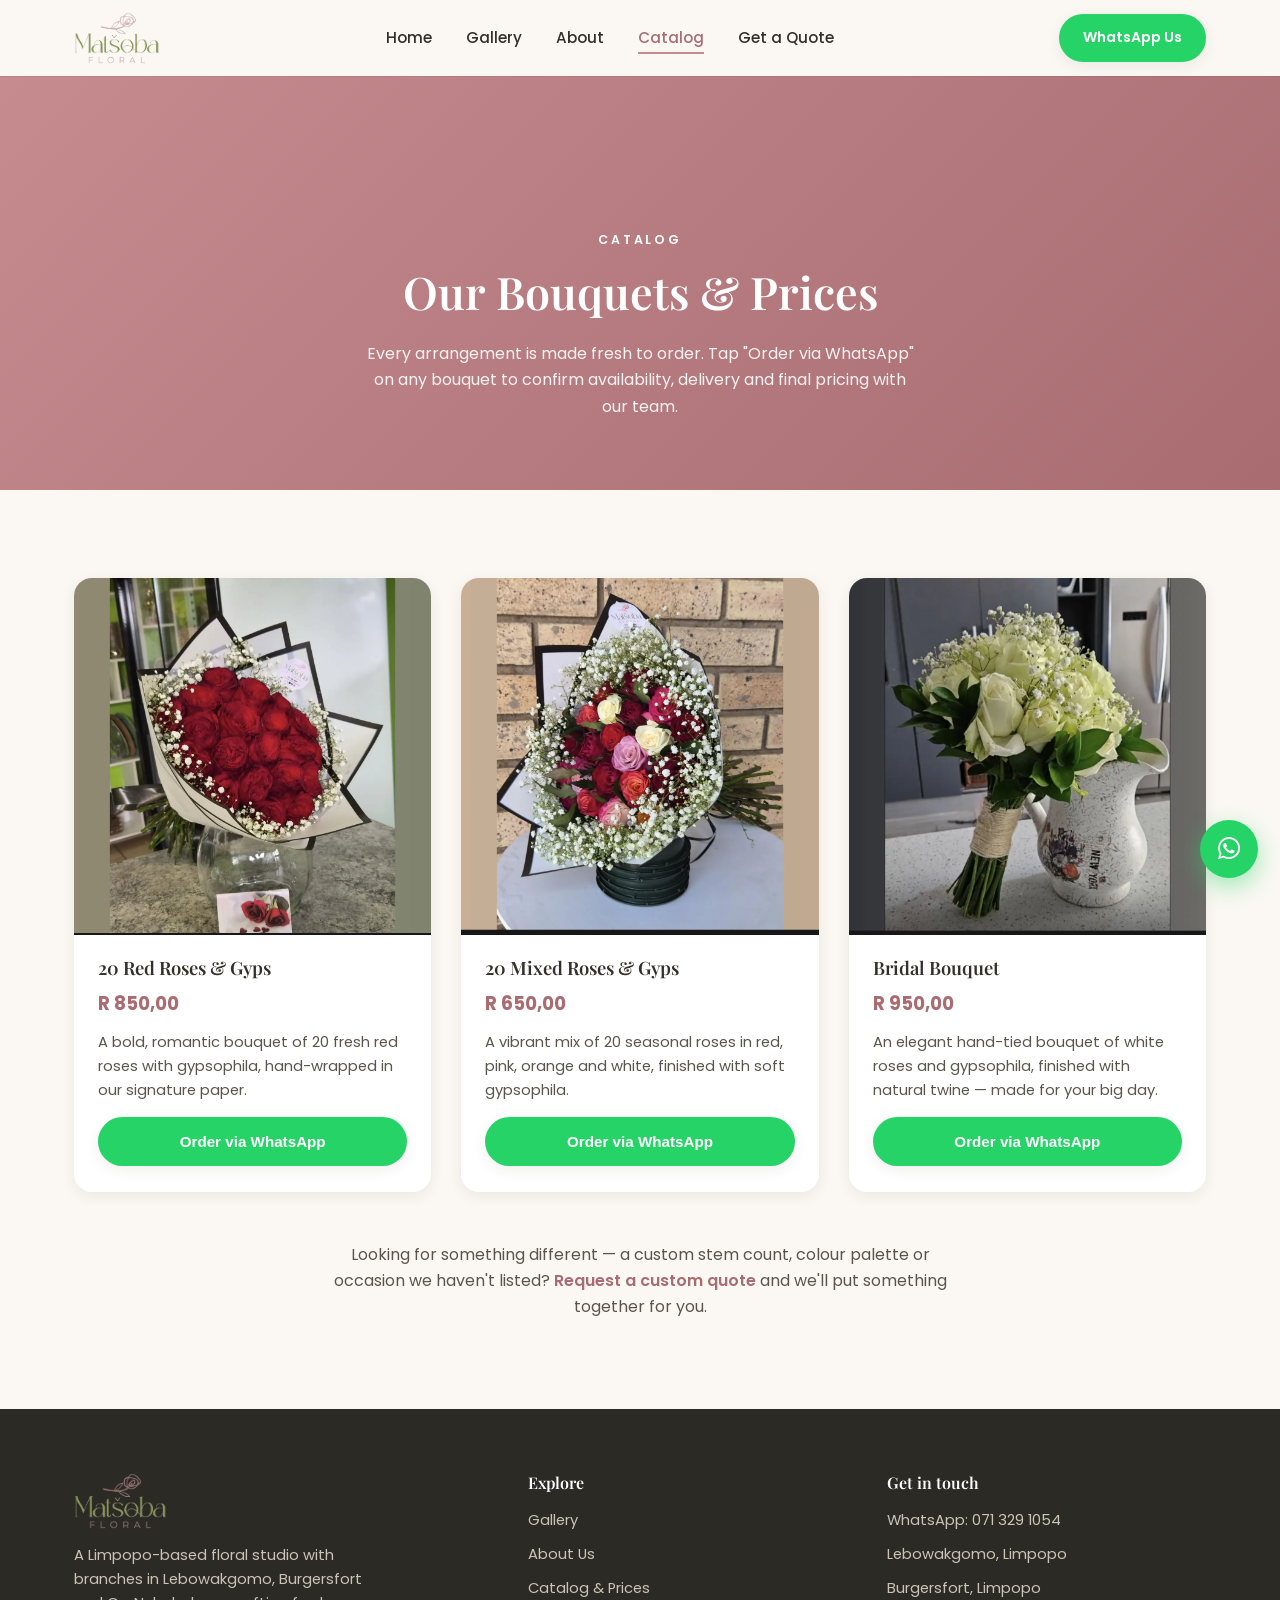
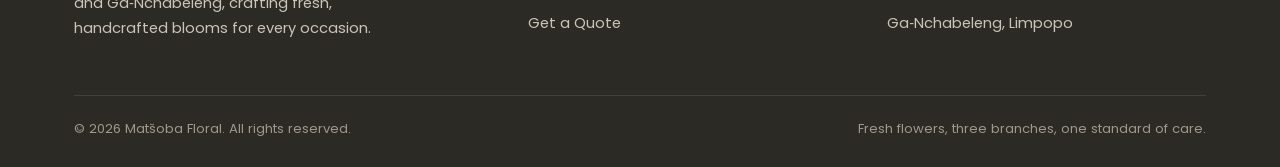
==== catalog/index.html @ d0d165cd "Initial commit: Matšoba Floral site Static marketing site for Matšoba Floral, a Limpopo-based floris" ====
<!DOCTYPE html>
<html lang="en">
<head>
<meta charset="UTF-8">
<meta name="viewport" content="width=device-width, initial-scale=1.0">
<title>Catalog & Prices | Matšoba Floral</title>
<meta name="description" content="Browse Matšoba Floral's bouquet catalog with prices — red roses, mixed roses, bridal bouquets and more. Order directly via WhatsApp.">
<meta name="robots" content="index, follow">
<link rel="canonical" href="https://matsobafloral.co.za/catalog">

<meta property="og:type" content="website">
<meta property="og:site_name" content="Matšoba Floral">
<meta property="og:title" content="Catalog & Prices | Matšoba Floral">
<meta property="og:description" content="Browse our bouquet catalog with prices and order directly on WhatsApp.">
<meta property="og:image" content="/assets/img/catalog/catalog-bridal-bouquet.webp">
<meta property="og:url" content="https://matsobafloral.co.za/catalog">
<meta name="twitter:card" content="summary_large_image">

<link rel="icon" type="image/png" href="/assets/img/brand/logo-sm.png">
<link rel="stylesheet" href="https://cdnjs.cloudflare.com/ajax/libs/font-awesome/6.5.2/css/all.min.css" referrerpolicy="no-referrer">
<link rel="stylesheet" href="/assets/css/style.css">

<script type="application/ld+json">
{
  "@context": "https://schema.org",
  "@type": "OfferCatalog",
  "name": "Matšoba Floral Bouquet Catalog",
  "itemListElement": [
    {
      "@type": "Offer",
      "itemOffered": { "@type": "Product", "name": "20 Red Roses & Gyps" },
      "price": "850",
      "priceCurrency": "ZAR"
    },
    {
      "@type": "Offer",
      "itemOffered": { "@type": "Product", "name": "20 Mixed Roses & Gyps" },
      "price": "650",
      "priceCurrency": "ZAR"
    },
    {
      "@type": "Offer",
      "itemOffered": { "@type": "Product", "name": "Bridal Bouquet" },
      "price": "950",
      "priceCurrency": "ZAR"
    }
  ]
}
</script>
</head>
<body>

<header class="site-header">
  <div class="nav-wrap">
    <a href="/" class="brand">
      <img src="/assets/img/brand/logo.png" alt="Matšoba Floral logo">
    </a>
    <nav>
      <ul class="nav-links">
        <li><a href="/#home">Home</a></li>
        <li><a href="/#gallery">Gallery</a></li>
        <li><a href="/#about">About</a></li>
        <li><a href="/catalog" class="active">Catalog</a></li>
        <li><a href="/#quote">Get a Quote</a></li>
      </ul>
    </nav>
    <div class="nav-cta">
      <a class="btn btn-whatsapp" href="https://wa.me/27713291054" target="_blank" rel="noopener">WhatsApp Us</a>
    </div>
    <button class="nav-toggle" aria-label="Toggle menu" aria-expanded="false"><span></span></button>
  </div>
</header>

<main>
  <section class="catalog-page-hero">
    <div class="container">
      <span class="eyebrow" style="color:#fff;">Catalog</span>
      <h1>Our Bouquets &amp; Prices</h1>
      <p>Every arrangement is made fresh to order. Tap "Order via WhatsApp" on any bouquet to confirm availability, delivery and final pricing with our team.</p>
    </div>
  </section>

  <section>
    <div class="container">
      <div class="catalog-grid">

        <div class="catalog-card reveal">
          <div class="img-wrap">
            <img src="/assets/img/catalog/catalog-red-roses-gyps.webp" alt="20 Red Roses & Gyps bouquet" loading="lazy" width="1179" height="1196">
          </div>
          <div class="catalog-card-body">
            <h3>20 Red Roses &amp; Gyps</h3>
            <div class="price">R 850,00</div>
            <p>A bold, romantic bouquet of 20 fresh red roses with gypsophila, hand-wrapped in our signature paper.</p>
            <button class="btn btn-whatsapp btn-block" data-wa-item="20 Red Roses &amp; Gyps" data-wa-price="850">Order via WhatsApp</button>
          </div>
        </div>

        <div class="catalog-card reveal reveal-delay-1">
          <div class="img-wrap">
            <img src="/assets/img/catalog/catalog-mixed-roses-gyps.webp" alt="20 Mixed Roses & Gyps bouquet" loading="lazy" width="1166" height="1200">
          </div>
          <div class="catalog-card-body">
            <h3>20 Mixed Roses &amp; Gyps</h3>
            <div class="price">R 650,00</div>
            <p>A vibrant mix of 20 seasonal roses in red, pink, orange and white, finished with soft gypsophila.</p>
            <button class="btn btn-whatsapp btn-block" data-wa-item="20 Mixed Roses &amp; Gyps" data-wa-price="650">Order via WhatsApp</button>
          </div>
        </div>

        <div class="catalog-card reveal reveal-delay-2">
          <div class="img-wrap">
            <img src="/assets/img/catalog/catalog-bridal-bouquet.webp" alt="Bridal bouquet of white roses" loading="lazy" width="1169" height="1200">
          </div>
          <div class="catalog-card-body">
            <h3>Bridal Bouquet</h3>
            <div class="price">R 950,00</div>
            <p>An elegant hand-tied bouquet of white roses and gypsophila, finished with natural twine — made for your big day.</p>
            <button class="btn btn-whatsapp btn-block" data-wa-item="Bridal Bouquet" data-wa-price="950">Order via WhatsApp</button>
          </div>
        </div>

      </div>

      <p class="catalog-note reveal">Looking for something different — a custom stem count, colour palette or occasion we haven't listed? <a href="/#quote" style="color:var(--rose-dark); font-weight:600;">Request a custom quote</a> and we'll put something together for you.</p>
    </div>
  </section>
</main>

<footer class="site-footer">
  <div class="container">
    <div class="footer-grid">
      <div class="footer-brand">
        <img src="/assets/img/brand/logo.png" alt="Matšoba Floral logo">
        <p>A Limpopo-based floral studio with branches in Lebowakgomo, Burgersfort and Ga‑Nchabeleng, crafting fresh, handcrafted blooms for every occasion.</p>
      </div>
      <div class="footer-col">
        <h4>Explore</h4>
        <ul>
          <li><a href="/#gallery">Gallery</a></li>
          <li><a href="/#about">About Us</a></li>
          <li><a href="/catalog">Catalog &amp; Prices</a></li>
          <li><a href="/#quote">Get a Quote</a></li>
        </ul>
      </div>
      <div class="footer-col">
        <h4>Get in touch</h4>
        <ul>
          <li><a href="https://wa.me/27713291054" target="_blank" rel="noopener">WhatsApp: 071 329 1054</a></li>
          <li>Lebowakgomo, Limpopo</li>
          <li>Burgersfort, Limpopo</li>
          <li>Ga‑Nchabeleng, Limpopo</li>
        </ul>
      </div>
    </div>
    <div class="footer-bottom">
      <span>&copy; <span data-year>2026</span> Matšoba Floral. All rights reserved.</span>
      <span>Fresh flowers, three branches, one standard of care.</span>
    </div>
  </div>
</footer>

<a class="wa-float" href="https://wa.me/27713291054" target="_blank" rel="noopener" aria-label="Chat with us on WhatsApp">
  <i class="fa-brands fa-whatsapp" aria-hidden="true"></i>
</a>

<script src="/assets/js/main.js"></script>
</body>
</html>
---- assets/css/style.css ----
/* Matšoba Floral — shared styles */

@import url('https://fonts.googleapis.com/css2?family=Playfair+Display:ital,wght@0,500;0,600;0,700;1,500&family=Poppins:wght@300;400;500;600;700&display=swap');

:root {
  --sage: #7e9356;
  --sage-dark: #637341;
  --sage-light: #a9bb86;
  --rose: #c58b8f;
  --rose-dark: #a86c71;
  --rose-light: #e3c3c6;
  --cream: #fbf8f3;
  --cream-deep: #f3ecdf;
  --ink: #332f29;
  --ink-soft: #5a564e;
  --white: #ffffff;
  --shadow: 0 10px 30px rgba(51, 47, 41, 0.12);
  --shadow-sm: 0 4px 14px rgba(51, 47, 41, 0.08);
  --radius: 18px;
  --radius-sm: 10px;
  --max-width: 1180px;
  --speed: 0.35s;
}

* { box-sizing: border-box; }

html {
  scroll-behavior: smooth;
}

body {
  margin: 0;
  font-family: 'Poppins', sans-serif;
  color: var(--ink);
  background: var(--cream);
  line-height: 1.65;
  -webkit-font-smoothing: antialiased;
}

img { max-width: 100%; display: block; }

a { color: inherit; text-decoration: none; }

h1, h2, h3, h4 {
  font-family: 'Playfair Display', serif;
  font-weight: 600;
  color: var(--ink);
  margin: 0 0 0.5em;
  line-height: 1.2;
}

p { margin: 0 0 1em; }

.container {
  width: 100%;
  max-width: var(--max-width);
  margin: 0 auto;
  padding: 0 24px;
}

section { padding: 88px 0; }

@media (max-width: 720px) {
  section { padding: 56px 0; }
}

.eyebrow {
  display: inline-block;
  font-family: 'Poppins', sans-serif;
  font-size: 0.78rem;
  letter-spacing: 0.22em;
  text-transform: uppercase;
  color: var(--rose-dark);
  font-weight: 600;
  margin-bottom: 14px;
}

.section-head {
  text-align: center;
  max-width: 640px;
  margin: 0 auto 48px;
}

.section-head h2 { font-size: clamp(1.8rem, 3.6vw, 2.5rem); }
.section-head p { color: var(--ink-soft); }

/* ---------- Buttons ---------- */
.btn {
  display: inline-flex;
  align-items: center;
  justify-content: center;
  gap: 10px;
  padding: 14px 30px;
  border-radius: 999px;
  font-weight: 600;
  font-size: 0.95rem;
  cursor: pointer;
  border: 2px solid transparent;
  transition: transform var(--speed) ease, box-shadow var(--speed) ease, background var(--speed) ease, color var(--speed) ease;
  white-space: nowrap;
}
.btn:active { transform: scale(0.97); }

.btn-primary {
  background: var(--rose);
  color: var(--white);
  box-shadow: var(--shadow-sm);
}
.btn-primary:hover { background: var(--rose-dark); box-shadow: var(--shadow); transform: translateY(-2px); }

.btn-outline {
  background: transparent;
  border-color: var(--white);
  color: var(--white);
}
.btn-outline:hover { background: rgba(255,255,255,0.18); transform: translateY(-2px); }

.btn-sage {
  background: var(--sage);
  color: var(--white);
  box-shadow: var(--shadow-sm);
}
.btn-sage:hover { background: var(--sage-dark); transform: translateY(-2px); box-shadow: var(--shadow); }

.btn-whatsapp {
  background: #25D366;
  color: #ffffff;
  box-shadow: var(--shadow-sm);
}
.btn-whatsapp:hover { background: #1ebc5a; transform: translateY(-2px); box-shadow: var(--shadow); }

.btn-block { width: 100%; }

/* ---------- Header ---------- */
.site-header {
  position: sticky;
  top: 0;
  z-index: 1000;
  background: rgba(251, 248, 243, 0.92);
  backdrop-filter: blur(10px);
  box-shadow: 0 1px 0 rgba(51,47,41,0.06);
}

.nav-wrap {
  display: flex;
  align-items: center;
  justify-content: space-between;
  padding: 12px 24px;
  max-width: var(--max-width);
  margin: 0 auto;
}

.brand {
  display: flex;
  align-items: center;
  gap: 10px;
}
.brand img { height: 52px; width: auto; }

.nav-links {
  display: flex;
  align-items: center;
  gap: 34px;
  list-style: none;
  margin: 0;
  padding: 0;
}
.nav-links a {
  font-weight: 500;
  font-size: 0.95rem;
  color: var(--ink);
  position: relative;
  padding: 6px 0;
  transition: color var(--speed);
}
.nav-links a::after {
  content: '';
  position: absolute;
  left: 0; bottom: 0;
  height: 2px; width: 0;
  background: var(--rose);
  transition: width var(--speed);
}
.nav-links a:hover, .nav-links a.active { color: var(--rose-dark); }
.nav-links a:hover::after, .nav-links a.active::after { width: 100%; }

.nav-cta { display: flex; align-items: center; gap: 14px; }
.nav-cta .btn { padding: 10px 22px; font-size: 0.88rem; }

.nav-toggle {
  display: none;
  background: none;
  border: none;
  cursor: pointer;
  width: 42px; height: 42px;
  position: relative;
}
.nav-toggle span, .nav-toggle span::before, .nav-toggle span::after {
  content: '';
  position: absolute;
  left: 9px; right: 9px;
  height: 2px;
  background: var(--ink);
  transition: transform var(--speed), opacity var(--speed);
}
.nav-toggle span { top: 20px; }
.nav-toggle span::before { top: -8px; }
.nav-toggle span::after { top: 8px; }
.nav-toggle.open span { background: transparent; }
.nav-toggle.open span::before { transform: translateY(8px) rotate(45deg); }
.nav-toggle.open span::after { transform: translateY(-8px) rotate(-45deg); }

@media (max-width: 880px) {
  .nav-toggle { display: block; }
  .nav-links {
    position: fixed;
    top: 76px; left: 0; right: 0;
    background: var(--cream);
    flex-direction: column;
    align-items: flex-start;
    gap: 0;
    max-height: 0;
    overflow: hidden;
    transition: max-height var(--speed) ease;
    box-shadow: var(--shadow-sm);
  }
  .nav-links.open { max-height: 420px; }
  .nav-links li { width: 100%; }
  .nav-links a { display: block; width: 100%; padding: 16px 24px; }
  .nav-links a::after { display: none; }
  .nav-cta { display: none; }
}

/* ---------- Hero ---------- */
.hero {
  position: relative;
  min-height: 86vh;
  display: flex;
  align-items: center;
  color: var(--white);
  overflow: hidden;
}
.hero-bg {
  position: absolute; inset: 0;
  background-size: cover;
  background-position: center 70%;
  transform: scale(1.06);
  animation: heroZoom 16s ease-in-out infinite alternate;
}
@keyframes heroZoom {
  from { transform: scale(1.06); }
  to { transform: scale(1); }
}
.hero::before {
  content: '';
  position: absolute; inset: 0;
  background: linear-gradient(180deg, rgba(51,40,36,0.55) 0%, rgba(51,40,36,0.68) 60%, rgba(51,40,36,0.8) 100%);
  z-index: 1;
}
.hero-content {
  position: relative;
  z-index: 2;
  max-width: 680px;
  padding: 120px 24px 80px;
  margin: 0 auto;
  width: 100%;
}
.hero .eyebrow { color: var(--rose-light); }
.hero h1 {
  color: var(--white);
  font-size: clamp(2.3rem, 5.6vw, 3.6rem);
  margin-bottom: 20px;
}
.hero p.lead {
  font-size: 1.1rem;
  color: #f1ece3;
  max-width: 520px;
  margin-bottom: 32px;
}
.hero-actions { display: flex; gap: 16px; flex-wrap: wrap; }

.hero-content > * {
  opacity: 0;
  animation: heroFadeUp 0.8s ease forwards;
}
.hero-content > .eyebrow { animation-delay: 0.1s; }
.hero-content > h1 { animation-delay: 0.25s; }
.hero-content > .lead { animation-delay: 0.4s; }
.hero-content > .hero-actions { animation-delay: 0.55s; }
@keyframes heroFadeUp {
  from { opacity: 0; transform: translateY(18px); }
  to { opacity: 1; transform: translateY(0); }
}
@media (prefers-reduced-motion: reduce) {
  .hero-content > *, .hero-bg, .wa-float { animation: none !important; }
  .reveal { opacity: 1; transform: none; transition: none; }
}

/* ---------- Reveal animation ---------- */
.reveal {
  opacity: 0;
  transform: translateY(28px);
  transition: opacity 0.7s ease, transform 0.7s ease;
}
.reveal.visible { opacity: 1; transform: translateY(0); }
.reveal-delay-1.visible { transition-delay: 0.1s; }
.reveal-delay-2.visible { transition-delay: 0.2s; }
.reveal-delay-3.visible { transition-delay: 0.3s; }

/* ---------- Intro / About ---------- */
.intro {
  background: var(--white);
}
.intro-grid {
  display: grid;
  grid-template-columns: 1.1fr 1fr;
  gap: 56px;
  align-items: center;
}
.intro-art {
  position: relative;
  border-radius: var(--radius);
  overflow: hidden;
  box-shadow: var(--shadow);
}
.intro-art img { aspect-ratio: 4/5; object-fit: cover; }
.intro-copy h2 { font-size: clamp(1.8rem, 3.4vw, 2.4rem); }
.intro-copy p { color: var(--ink-soft); }

.locations {
  display: grid;
  grid-template-columns: repeat(3, 1fr);
  gap: 18px;
  margin-top: 36px;
}
.location-card {
  background: var(--cream);
  border-radius: var(--radius-sm);
  padding: 20px 18px;
  text-align: center;
  border: 1px solid var(--cream-deep);
  transition: transform var(--speed), box-shadow var(--speed);
}
.location-card:hover { transform: translateY(-4px); box-shadow: var(--shadow-sm); }
.location-card .pin {
  font-size: 1.5rem;
  margin-bottom: 8px;
}
.location-card h4 { font-size: 1.02rem; margin-bottom: 2px; }
.location-card span { color: var(--ink-soft); font-size: 0.85rem; }

@media (max-width: 880px) {
  .intro-grid { grid-template-columns: 1fr; }
  .intro-art { order: -1; }
  .locations { grid-template-columns: 1fr; }
}

/* ---------- Gallery / Carousel ---------- */
.gallery { background: var(--cream-deep); }

.carousel {
  position: relative;
  max-width: 900px;
  margin: 0 auto;
}
.carousel-viewport {
  position: relative;
  overflow: hidden;
  border-radius: var(--radius);
  box-shadow: var(--shadow);
  aspect-ratio: 4/3;
  background: #e9e2d3;
  touch-action: pan-y;
}
.carousel-track {
  display: flex;
  height: 100%;
  transition: transform 0.5s cubic-bezier(.65,0,.35,1);
}
.carousel-slide {
  min-width: 100%;
  height: 100%;
  position: relative;
}
.carousel-slide img {
  width: 100%; height: 100%;
  object-fit: cover;
}
.carousel-caption {
  position: absolute;
  left: 0; right: 0; bottom: 0;
  padding: 36px 28px 20px;
  background: linear-gradient(180deg, rgba(0,0,0,0) 0%, rgba(20,15,10,0.62) 100%);
  color: #fff;
  font-weight: 500;
  font-size: 1.05rem;
}

.carousel-btn {
  position: absolute;
  top: 50%;
  transform: translateY(-50%);
  width: 48px; height: 48px;
  border-radius: 50%;
  background: rgba(255,255,255,0.92);
  border: none;
  box-shadow: var(--shadow-sm);
  cursor: pointer;
  display: flex;
  align-items: center;
  justify-content: center;
  z-index: 3;
  transition: background var(--speed), transform var(--speed);
  color: var(--ink);
  font-size: 1.3rem;
}
.carousel-btn:hover { background: var(--rose); color: #fff; transform: translateY(-50%) scale(1.07); }
.carousel-btn.prev { left: -4px; }
.carousel-btn.next { right: -4px; }
@media (max-width: 640px) {
  .carousel-btn.prev { left: 8px; }
  .carousel-btn.next { right: 8px; }
}

.carousel-dots {
  display: flex;
  justify-content: center;
  gap: 8px;
  margin-top: 22px;
  flex-wrap: wrap;
}
.carousel-dots button {
  width: 9px; height: 9px;
  border-radius: 50%;
  background: var(--sage-light);
  border: none;
  cursor: pointer;
  padding: 0;
  transition: background var(--speed), transform var(--speed);
}
.carousel-dots button.active { background: var(--rose); transform: scale(1.3); }

.carousel-thumbs {
  display: flex;
  gap: 10px;
  margin-top: 20px;
  overflow-x: auto;
  padding-bottom: 6px;
  scrollbar-width: thin;
}
.carousel-thumbs img {
  width: 76px; height: 58px;
  object-fit: cover;
  border-radius: 8px;
  cursor: pointer;
  opacity: 0.55;
  border: 2px solid transparent;
  transition: opacity var(--speed), border-color var(--speed);
  flex-shrink: 0;
}
.carousel-thumbs img.active { opacity: 1; border-color: var(--rose); }

/* ---------- Why choose us ---------- */
.why { background: var(--white); }
.why-grid {
  display: grid;
  grid-template-columns: repeat(auto-fit, minmax(230px, 1fr));
  gap: 28px;
}
.why-card {
  padding: 30px 26px;
  border-radius: var(--radius);
  background: var(--cream);
  border: 1px solid var(--cream-deep);
  transition: transform var(--speed), box-shadow var(--speed);
}
.why-card:hover { transform: translateY(-6px); box-shadow: var(--shadow); }
.why-card .icon {
  width: 52px; height: 52px;
  border-radius: 50%;
  background: var(--sage);
  color: #fff;
  display: flex; align-items: center; justify-content: center;
  font-size: 1.4rem;
  margin-bottom: 16px;
}
.why-card h3 { font-size: 1.1rem; }
.why-card p { color: var(--ink-soft); font-size: 0.95rem; margin-bottom: 0; }

/* ---------- Quote form ---------- */
.quote {
  background: linear-gradient(135deg, var(--sage) 0%, var(--sage-dark) 100%);
  color: #fff;
  position: relative;
  overflow: hidden;
}
.quote::before {
  content: '';
  position: absolute;
  width: 480px; height: 480px;
  border-radius: 50%;
  background: rgba(255,255,255,0.06);
  top: -180px; right: -140px;
}
.quote .section-head h2, .quote .section-head p { color: #fff; }
.quote .section-head p { color: rgba(255,255,255,0.85); }

.quote-form {
  position: relative;
  z-index: 1;
  background: rgba(255,255,255,0.1);
  border: 1px solid rgba(255,255,255,0.25);
  backdrop-filter: blur(6px);
  border-radius: var(--radius);
  padding: 40px;
  max-width: 760px;
  margin: 0 auto;
  display: grid;
  grid-template-columns: 1fr 1fr;
  gap: 20px 24px;
}
.form-field { display: flex; flex-direction: column; gap: 8px; }
.form-field.full { grid-column: 1 / -1; }
.form-field label { font-size: 0.85rem; font-weight: 600; letter-spacing: 0.02em; }
.form-field input, .form-field select, .form-field textarea {
  display: block;
  width: 100%;
  padding: 13px 14px;
  border-radius: 10px;
  border: none;
  font-family: inherit;
  font-size: 0.95rem;
  line-height: 1.4;
  background: rgba(255,255,255,0.95);
  color: var(--ink);
}
.form-field select {
  appearance: none;
  -webkit-appearance: none;
  -moz-appearance: none;
  padding-right: 40px;
  background-image: url("data:image/svg+xml,%3Csvg xmlns='http://www.w3.org/2000/svg' width='14' height='9' viewBox='0 0 14 9' fill='none'%3E%3Cpath d='M1 1L7 7L13 1' stroke='%23332f29' stroke-width='2' stroke-linecap='round' stroke-linejoin='round'/%3E%3C/svg%3E");
  background-repeat: no-repeat;
  background-position: right 16px center;
  background-size: 13px 8px;
}
.form-field textarea { resize: vertical; min-height: 80px; }
.form-field input:focus, .form-field select:focus, .form-field textarea:focus {
  outline: 3px solid rgba(255,255,255,0.5);
}
.form-note { font-size: 0.82rem; color: rgba(255,255,255,0.8); margin-top: -8px; }

@media (max-width: 640px) {
  .quote-form { grid-template-columns: 1fr; padding: 28px 22px; }
}

/* ---------- Catalog teaser (home) ---------- */
.catalog-teaser { background: var(--cream); }
.teaser-grid {
  display: grid;
  grid-template-columns: repeat(auto-fit, minmax(260px, 1fr));
  gap: 26px;
}
.teaser-card {
  background: #fff;
  border-radius: var(--radius);
  overflow: hidden;
  box-shadow: var(--shadow-sm);
  transition: transform var(--speed), box-shadow var(--speed);
}
.teaser-card:hover { transform: translateY(-6px); box-shadow: var(--shadow); }
.teaser-card .img-wrap { aspect-ratio: 1/1; overflow: hidden; }
.teaser-card img { width: 100%; height: 100%; object-fit: cover; transition: transform 0.6s ease; }
.teaser-card:hover img { transform: scale(1.07); }
.teaser-body { padding: 20px 22px 24px; }
.teaser-body h3 { font-size: 1.1rem; margin-bottom: 4px; }
.teaser-price { color: var(--rose-dark); font-weight: 700; font-size: 1.05rem; margin-bottom: 10px; }
.teaser-body p { color: var(--ink-soft); font-size: 0.9rem; }

.teaser-cta { text-align: center; margin-top: 40px; }

/* ---------- Footer ---------- */
.site-footer {
  background: #2c2a24;
  color: #e9e5db;
  padding: 64px 0 28px;
}
.footer-grid {
  display: grid;
  grid-template-columns: 1.3fr 1fr 1fr;
  gap: 40px;
  margin-bottom: 40px;
}
.footer-brand img { height: 56px; margin-bottom: 14px; }
.footer-brand p { color: #c9c4b7; font-size: 0.92rem; max-width: 320px; }
.footer-col h4 { color: #fff; font-size: 1rem; margin-bottom: 16px; }
.footer-col ul { list-style: none; margin: 0; padding: 0; }
.footer-col li { margin-bottom: 10px; font-size: 0.92rem; color: #c9c4b7; }
.footer-col a { color: #c9c4b7; transition: color var(--speed); }
.footer-col a:hover { color: var(--rose-light); }
.footer-bottom {
  border-top: 1px solid rgba(255,255,255,0.1);
  padding-top: 22px;
  display: flex;
  justify-content: space-between;
  flex-wrap: wrap;
  gap: 10px;
  font-size: 0.82rem;
  color: #9d988b;
}
@media (max-width: 760px) {
  .footer-grid { grid-template-columns: 1fr; gap: 28px; }
}

/* ---------- WhatsApp floating button ---------- */
.wa-float {
  position: fixed;
  bottom: 22px;
  right: 22px;
  width: 58px; height: 58px;
  border-radius: 50%;
  background: #25D366;
  color: #fff;
  display: flex;
  align-items: center;
  justify-content: center;
  font-size: 1.6rem;
  box-shadow: 0 8px 24px rgba(37,211,102,0.45);
  z-index: 999;
  transition: transform var(--speed);
  animation: pulse 2.4s ease-in-out infinite;
}
.wa-float:hover { transform: scale(1.08); }
@keyframes pulse {
  0%, 100% { box-shadow: 0 8px 24px rgba(37,211,102,0.45); }
  50% { box-shadow: 0 8px 30px rgba(37,211,102,0.75); }
}

/* ---------- Catalog page specific ---------- */
.catalog-page-hero {
  background: linear-gradient(135deg, var(--rose) 0%, var(--rose-dark) 100%);
  color: #fff;
  padding: 150px 0 70px;
  text-align: center;
}
.catalog-page-hero h1 { color: #fff; font-size: clamp(2rem, 4.5vw, 2.8rem); }
.catalog-page-hero p { color: rgba(255,255,255,0.9); max-width: 560px; margin: 0 auto; }

.catalog-grid {
  display: grid;
  grid-template-columns: repeat(auto-fit, minmax(280px, 1fr));
  gap: 30px;
}
.catalog-card {
  background: #fff;
  border-radius: var(--radius);
  overflow: hidden;
  box-shadow: var(--shadow-sm);
  display: flex;
  flex-direction: column;
  transition: transform var(--speed), box-shadow var(--speed);
}
.catalog-card:hover { transform: translateY(-6px); box-shadow: var(--shadow); }
.catalog-card .img-wrap { aspect-ratio: 1/1; overflow: hidden; }
.catalog-card img { width: 100%; height: 100%; object-fit: cover; transition: transform 0.6s ease; }
.catalog-card:hover img { transform: scale(1.06); }
.catalog-card-body { padding: 22px 24px 26px; display: flex; flex-direction: column; gap: 10px; flex: 1; }
.catalog-card-body h3 { font-size: 1.15rem; margin-bottom: 0; }
.catalog-card-body .price { color: var(--rose-dark); font-weight: 700; font-size: 1.15rem; }
.catalog-card-body p { color: var(--ink-soft); font-size: 0.92rem; margin-bottom: 4px; flex: 1; }

.catalog-note {
  text-align: center;
  max-width: 640px;
  margin: 50px auto 0;
  color: var(--ink-soft);
}

.back-home {
  display: inline-flex;
  align-items: center;
  gap: 8px;
  margin-bottom: 20px;
  font-weight: 500;
  color: var(--rose-dark);
}
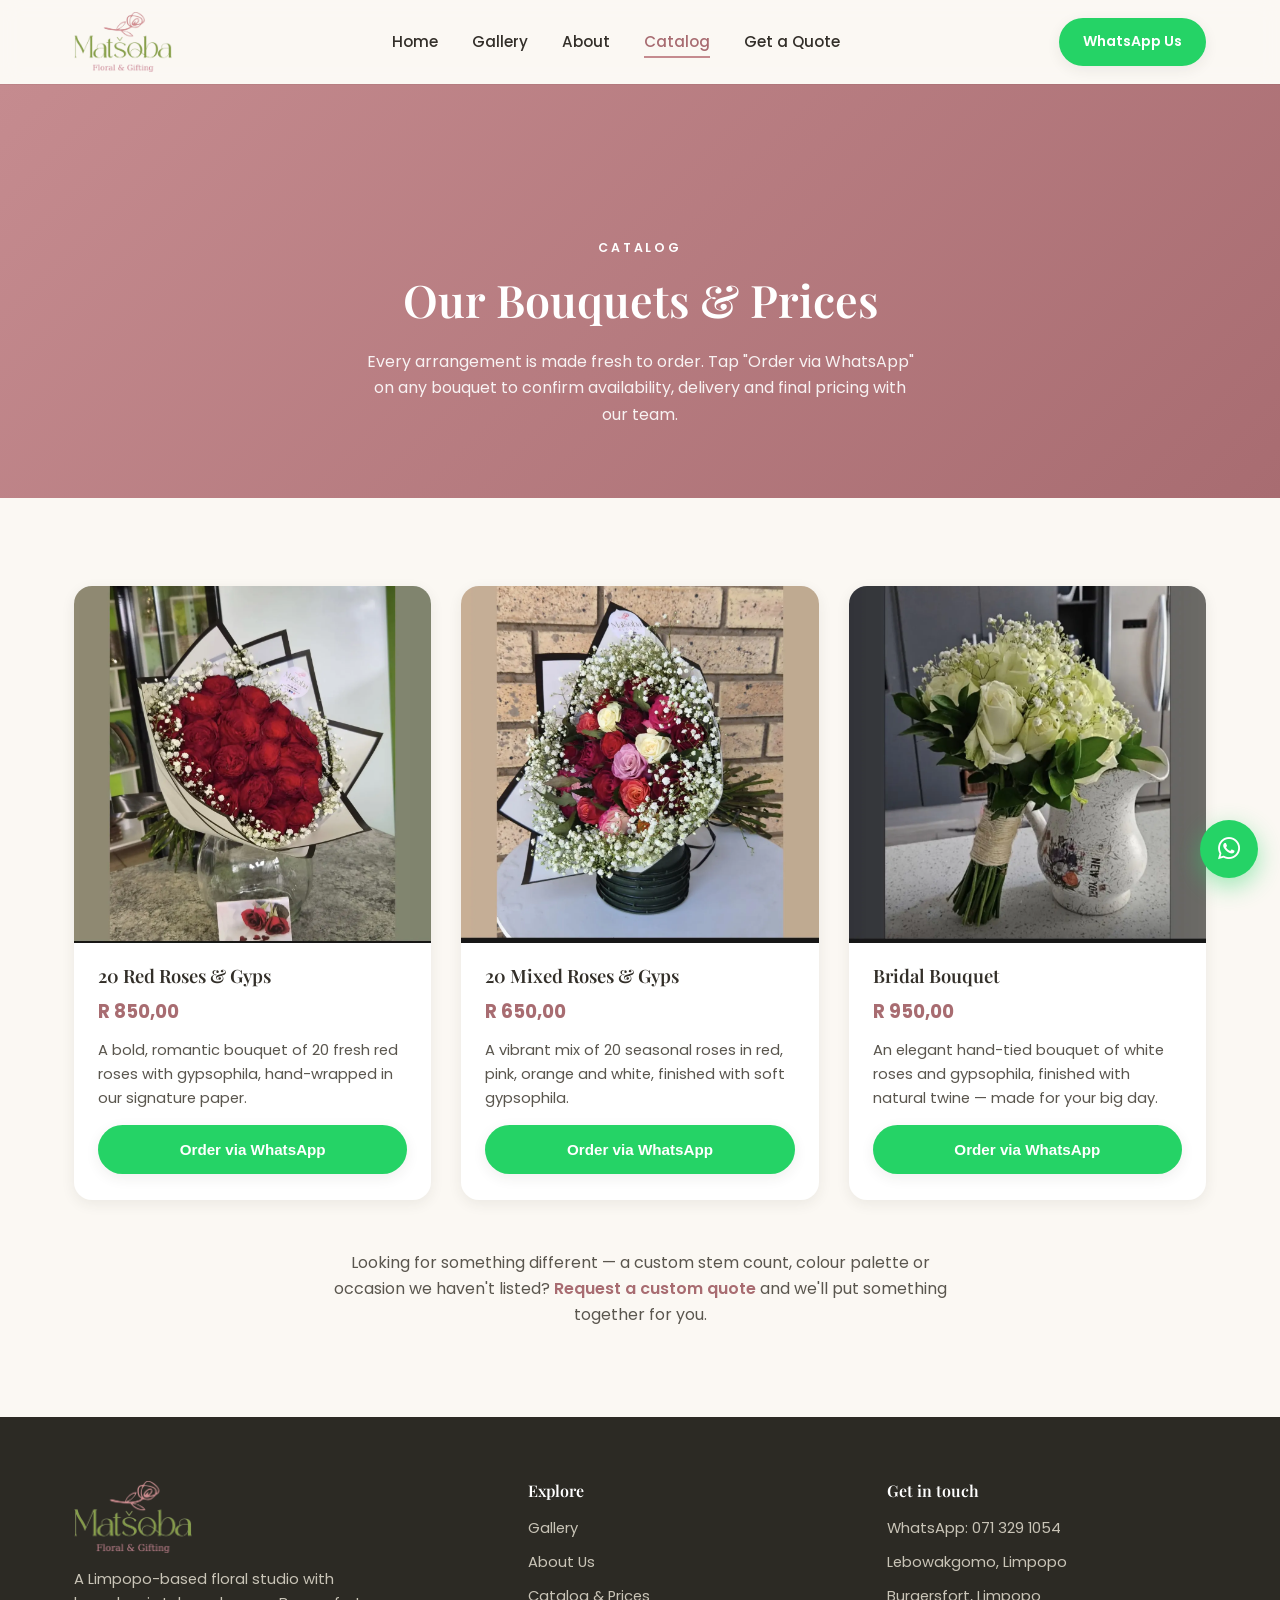
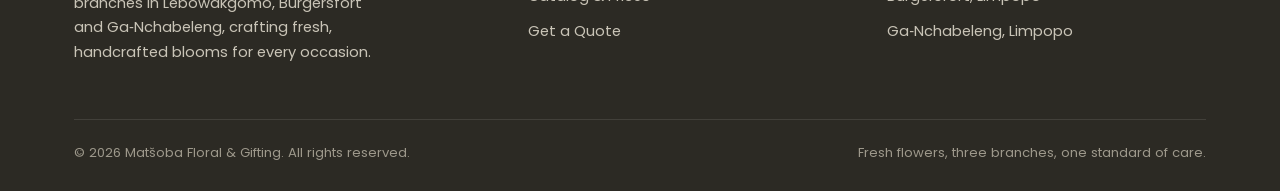
==== commit cb52ba21: "Rebrand to Matšoba Floral & Gifting, new logo, and SEO/AI search upgrade - Rename the business to "M" ====
--- a/catalog/index.html
+++ b/catalog/index.html
@@ -1,48 +1,168 @@
 <!DOCTYPE html>
-<html lang="en">
+<html lang="en-ZA">
 <head>
 <meta charset="UTF-8">
 <meta name="viewport" content="width=device-width, initial-scale=1.0">
-<title>Catalog & Prices | Matšoba Floral</title>
-<meta name="description" content="Browse Matšoba Floral's bouquet catalog with prices — red roses, mixed roses, bridal bouquets and more. Order directly via WhatsApp.">
-<meta name="robots" content="index, follow">
+<title>Bouquet Catalog &amp; Prices | Matšoba Floral &amp; Gifting</title>
+<meta name="description" content="Bouquet prices from Matšoba Floral &amp; Gifting in Limpopo: 20 Mixed Roses &amp; Gyps R650, 20 Red Roses &amp; Gyps R850, Bridal Bouquet R950. Order directly on WhatsApp.">
+<meta name="robots" content="index, follow, max-image-preview:large, max-snippet:-1">
 <link rel="canonical" href="https://matsobafloral.co.za/catalog">
+<meta name="theme-color" content="#fbf8f3">
 
 <meta property="og:type" content="website">
-<meta property="og:site_name" content="Matšoba Floral">
-<meta property="og:title" content="Catalog & Prices | Matšoba Floral">
+<meta property="og:locale" content="en_ZA">
+<meta property="og:site_name" content="Matšoba Floral &amp; Gifting">
+<meta property="og:title" content="Bouquet Catalog &amp; Prices | Matšoba Floral &amp; Gifting">
 <meta property="og:description" content="Browse our bouquet catalog with prices and order directly on WhatsApp.">
-<meta property="og:image" content="/assets/img/catalog/catalog-bridal-bouquet.webp">
 <meta property="og:url" content="https://matsobafloral.co.za/catalog">
+<meta property="og:image" content="https://matsobafloral.co.za/assets/img/catalog/catalog-bridal-bouquet.webp">
+<meta property="og:image:alt" content="Bridal bouquet of white roses and gypsophila">
 <meta name="twitter:card" content="summary_large_image">
-
-<link rel="icon" type="image/png" href="/assets/img/brand/logo-sm.png">
+<meta name="twitter:title" content="Bouquet Catalog &amp; Prices | Matšoba Floral &amp; Gifting">
+<meta name="twitter:description" content="Browse our bouquet catalog with prices and order directly on WhatsApp.">
+<meta name="twitter:image" content="https://matsobafloral.co.za/assets/img/catalog/catalog-bridal-bouquet.webp">
+
+<link rel="icon" href="/favicon.ico" sizes="48x48">
+<link rel="icon" type="image/png" sizes="32x32" href="/assets/img/brand/favicon-32.png">
+<link rel="apple-touch-icon" href="/assets/img/brand/apple-touch-icon.png">
+<link rel="manifest" href="/site.webmanifest">
+
+<link rel="preconnect" href="https://fonts.googleapis.com">
+<link rel="preconnect" href="https://fonts.gstatic.com" crossorigin>
+<link rel="stylesheet" href="https://fonts.googleapis.com/css2?family=Playfair+Display:ital,wght@0,500;0,600;0,700;1,500&family=Poppins:wght@300;400;500;600;700&display=swap">
 <link rel="stylesheet" href="https://cdnjs.cloudflare.com/ajax/libs/font-awesome/6.5.2/css/all.min.css" referrerpolicy="no-referrer">
 <link rel="stylesheet" href="/assets/css/style.css">
 
 <script type="application/ld+json">
 {
   "@context": "https://schema.org",
-  "@type": "OfferCatalog",
-  "name": "Matšoba Floral Bouquet Catalog",
-  "itemListElement": [
-    {
-      "@type": "Offer",
-      "itemOffered": { "@type": "Product", "name": "20 Red Roses & Gyps" },
-      "price": "850",
-      "priceCurrency": "ZAR"
+  "@graph": [
+    {
+      "@type": "CollectionPage",
+      "@id": "https://matsobafloral.co.za/catalog#webpage",
+      "url": "https://matsobafloral.co.za/catalog",
+      "name": "Bouquet Catalog & Prices | Matšoba Floral & Gifting",
+      "inLanguage": "en-ZA",
+      "isPartOf": {
+        "@id": "https://matsobafloral.co.za/#website"
+      },
+      "about": {
+        "@id": "https://matsobafloral.co.za/#organization"
+      },
+      "breadcrumb": {
+        "@id": "https://matsobafloral.co.za/catalog#breadcrumb"
+      },
+      "mainEntity": {
+        "@id": "https://matsobafloral.co.za/catalog#items"
+      },
+      "dateModified": "2026-11-17"
     },
     {
-      "@type": "Offer",
-      "itemOffered": { "@type": "Product", "name": "20 Mixed Roses & Gyps" },
-      "price": "650",
-      "priceCurrency": "ZAR"
+      "@type": "BreadcrumbList",
+      "@id": "https://matsobafloral.co.za/catalog#breadcrumb",
+      "itemListElement": [
+        {
+          "@type": "ListItem",
+          "position": 1,
+          "name": "Home",
+          "item": "https://matsobafloral.co.za/"
+        },
+        {
+          "@type": "ListItem",
+          "position": 2,
+          "name": "Catalog & Prices",
+          "item": "https://matsobafloral.co.za/catalog"
+        }
+      ]
     },
     {
-      "@type": "Offer",
-      "itemOffered": { "@type": "Product", "name": "Bridal Bouquet" },
-      "price": "950",
-      "priceCurrency": "ZAR"
+      "@type": "ItemList",
+      "@id": "https://matsobafloral.co.za/catalog#items",
+      "name": "Matšoba Floral & Gifting Bouquet Catalog",
+      "itemListElement": [
+        {
+          "@type": "ListItem",
+          "position": 1,
+          "item": {
+            "@type": "Product",
+            "@id": "https://matsobafloral.co.za/catalog#20-red-roses-gyps",
+            "name": "20 Red Roses & Gyps",
+            "description": "A bold, romantic bouquet of 20 fresh red roses with gypsophila, hand-wrapped in our signature paper.",
+            "image": "https://matsobafloral.co.za/assets/img/catalog/catalog-red-roses-gyps.webp",
+            "brand": {
+              "@type": "Brand",
+              "name": "Matšoba Floral & Gifting"
+            },
+            "category": "Flowers > Bouquets",
+            "offers": {
+              "@type": "Offer",
+              "price": "850",
+              "priceCurrency": "ZAR",
+              "url": "https://matsobafloral.co.za/catalog",
+              "seller": {
+                "@id": "https://matsobafloral.co.za/#organization"
+              }
+            }
+          }
+        },
+        {
+          "@type": "ListItem",
+          "position": 2,
+          "item": {
+            "@type": "Product",
+            "@id": "https://matsobafloral.co.za/catalog#20-mixed-roses-gyps",
+            "name": "20 Mixed Roses & Gyps",
+            "description": "A vibrant mix of 20 seasonal roses in red, pink, orange and white, finished with soft gypsophila.",
+            "image": "https://matsobafloral.co.za/assets/img/catalog/catalog-mixed-roses-gyps.webp",
+            "brand": {
+              "@type": "Brand",
+              "name": "Matšoba Floral & Gifting"
+            },
+            "category": "Flowers > Bouquets",
+            "offers": {
+              "@type": "Offer",
+              "price": "650",
+              "priceCurrency": "ZAR",
+              "url": "https://matsobafloral.co.za/catalog",
+              "seller": {
+                "@id": "https://matsobafloral.co.za/#organization"
+              }
+            }
+          }
+        },
+        {
+          "@type": "ListItem",
+          "position": 3,
+          "item": {
+            "@type": "Product",
+            "@id": "https://matsobafloral.co.za/catalog#bridal-bouquet",
+            "name": "Bridal Bouquet",
+            "description": "An elegant hand-tied bouquet of white roses and gypsophila, finished with natural twine — made for your big day.",
+            "image": "https://matsobafloral.co.za/assets/img/catalog/catalog-bridal-bouquet.webp",
+            "brand": {
+              "@type": "Brand",
+              "name": "Matšoba Floral & Gifting"
+            },
+            "category": "Flowers > Bouquets",
+            "offers": {
+              "@type": "Offer",
+              "price": "950",
+              "priceCurrency": "ZAR",
+              "url": "https://matsobafloral.co.za/catalog",
+              "seller": {
+                "@id": "https://matsobafloral.co.za/#organization"
+              }
+            }
+          }
+        }
+      ]
+    },
+    {
+      "@type": "Organization",
+      "@id": "https://matsobafloral.co.za/#organization",
+      "name": "Matšoba Floral & Gifting",
+      "url": "https://matsobafloral.co.za/",
+      "logo": "https://matsobafloral.co.za/assets/img/brand/logo-square.png"
     }
   ]
 }
@@ -53,7 +173,7 @@
 <header class="site-header">
   <div class="nav-wrap">
     <a href="/" class="brand">
-      <img src="/assets/img/brand/logo.png" alt="Matšoba Floral logo">
+      <img src="/assets/img/brand/matsoba-logo.png" alt="Matšoba Floral &amp; Gifting" width="480" height="293">
     </a>
     <nav>
       <ul class="nav-links">
@@ -131,7 +251,7 @@
   <div class="container">
     <div class="footer-grid">
       <div class="footer-brand">
-        <img src="/assets/img/brand/logo.png" alt="Matšoba Floral logo">
+        <img src="/assets/img/brand/matsoba-logo.png" alt="Matšoba Floral &amp; Gifting" width="480" height="293">
         <p>A Limpopo-based floral studio with branches in Lebowakgomo, Burgersfort and Ga‑Nchabeleng, crafting fresh, handcrafted blooms for every occasion.</p>
       </div>
       <div class="footer-col">
@@ -154,7 +274,7 @@
       </div>
     </div>
     <div class="footer-bottom">
-      <span>&copy; <span data-year>2026</span> Matšoba Floral. All rights reserved.</span>
+      <span>&copy; <span data-year>2026</span> Matšoba Floral & Gifting. All rights reserved.</span>
       <span>Fresh flowers, three branches, one standard of care.</span>
     </div>
   </div>
--- a/assets/css/style.css
+++ b/assets/css/style.css
@@ -1,6 +1,6 @@
-/* Matšoba Floral — shared styles */
-
-@import url('https://fonts.googleapis.com/css2?family=Playfair+Display:ital,wght@0,500;0,600;0,700;1,500&family=Poppins:wght@300;400;500;600;700&display=swap');
+/* Matšoba Floral & Gifting — shared styles */
+
+/* Fonts are loaded with <link> tags in each page's <head> (faster than @import). */
 
 :root {
   --sage: #7e9356;
@@ -155,7 +155,7 @@
   align-items: center;
   gap: 10px;
 }
-.brand img { height: 52px; width: auto; }
+.brand img { height: 60px; width: auto; }
 
 .nav-links {
   display: flex;
@@ -334,6 +334,9 @@
   margin-top: 36px;
 }
 .location-card {
+  display: flex;
+  flex-direction: column;
+  align-items: center;
   background: var(--cream);
   border-radius: var(--radius-sm);
   padding: 20px 18px;
@@ -348,6 +351,16 @@
 }
 .location-card h4 { font-size: 1.02rem; margin-bottom: 2px; }
 .location-card span { color: var(--ink-soft); font-size: 0.85rem; }
+.location-card .directions {
+  margin-top: auto;
+  padding-top: 10px;
+  color: var(--rose-dark);
+  font-size: 0.8rem;
+  font-weight: 500;
+}
+.location-card .directions i { font-size: 0.7rem; transition: transform var(--speed); }
+.location-card:hover .directions i { transform: translateX(3px); }
+.location-card:focus-visible { outline: 2px solid var(--rose-dark); outline-offset: 3px; }
 
 @media (max-width: 880px) {
   .intro-grid { grid-template-columns: 1fr; }
@@ -579,6 +592,39 @@
 
 .teaser-cta { text-align: center; margin-top: 40px; }
 
+/* ---------- FAQ ---------- */
+.faq { background: var(--cream); }
+.faq-list { max-width: 760px; margin: 0 auto; }
+.faq-item {
+  background: var(--white);
+  border: 1px solid var(--cream-deep);
+  border-radius: var(--radius-sm);
+  margin-bottom: 12px;
+  transition: box-shadow var(--speed);
+}
+.faq-item[open] { box-shadow: var(--shadow-sm); }
+.faq-item summary {
+  cursor: pointer;
+  list-style: none;
+  padding: 18px 52px 18px 22px;
+  font-weight: 600;
+  position: relative;
+}
+.faq-item summary::-webkit-details-marker { display: none; }
+.faq-item summary::after {
+  content: '+';
+  position: absolute;
+  right: 22px; top: 50%;
+  transform: translateY(-50%);
+  color: var(--rose-dark);
+  font-size: 1.4rem;
+  font-weight: 400;
+  transition: transform var(--speed);
+}
+.faq-item[open] summary::after { transform: translateY(-50%) rotate(45deg); }
+.faq-item summary:focus-visible { outline: 2px solid var(--rose-dark); outline-offset: 2px; border-radius: var(--radius-sm); }
+.faq-item p { padding: 0 22px 20px; margin: 0; color: var(--ink-soft); }
+
 /* ---------- Footer ---------- */
 .site-footer {
   background: #2c2a24;
@@ -591,7 +637,7 @@
   gap: 40px;
   margin-bottom: 40px;
 }
-.footer-brand img { height: 56px; margin-bottom: 14px; }
+.footer-brand img { height: 72px; width: auto; margin-bottom: 14px; }
 .footer-brand p { color: #c9c4b7; font-size: 0.92rem; max-width: 320px; }
 .footer-col h4 { color: #fff; font-size: 1rem; margin-bottom: 16px; }
 .footer-col ul { list-style: none; margin: 0; padding: 0; }
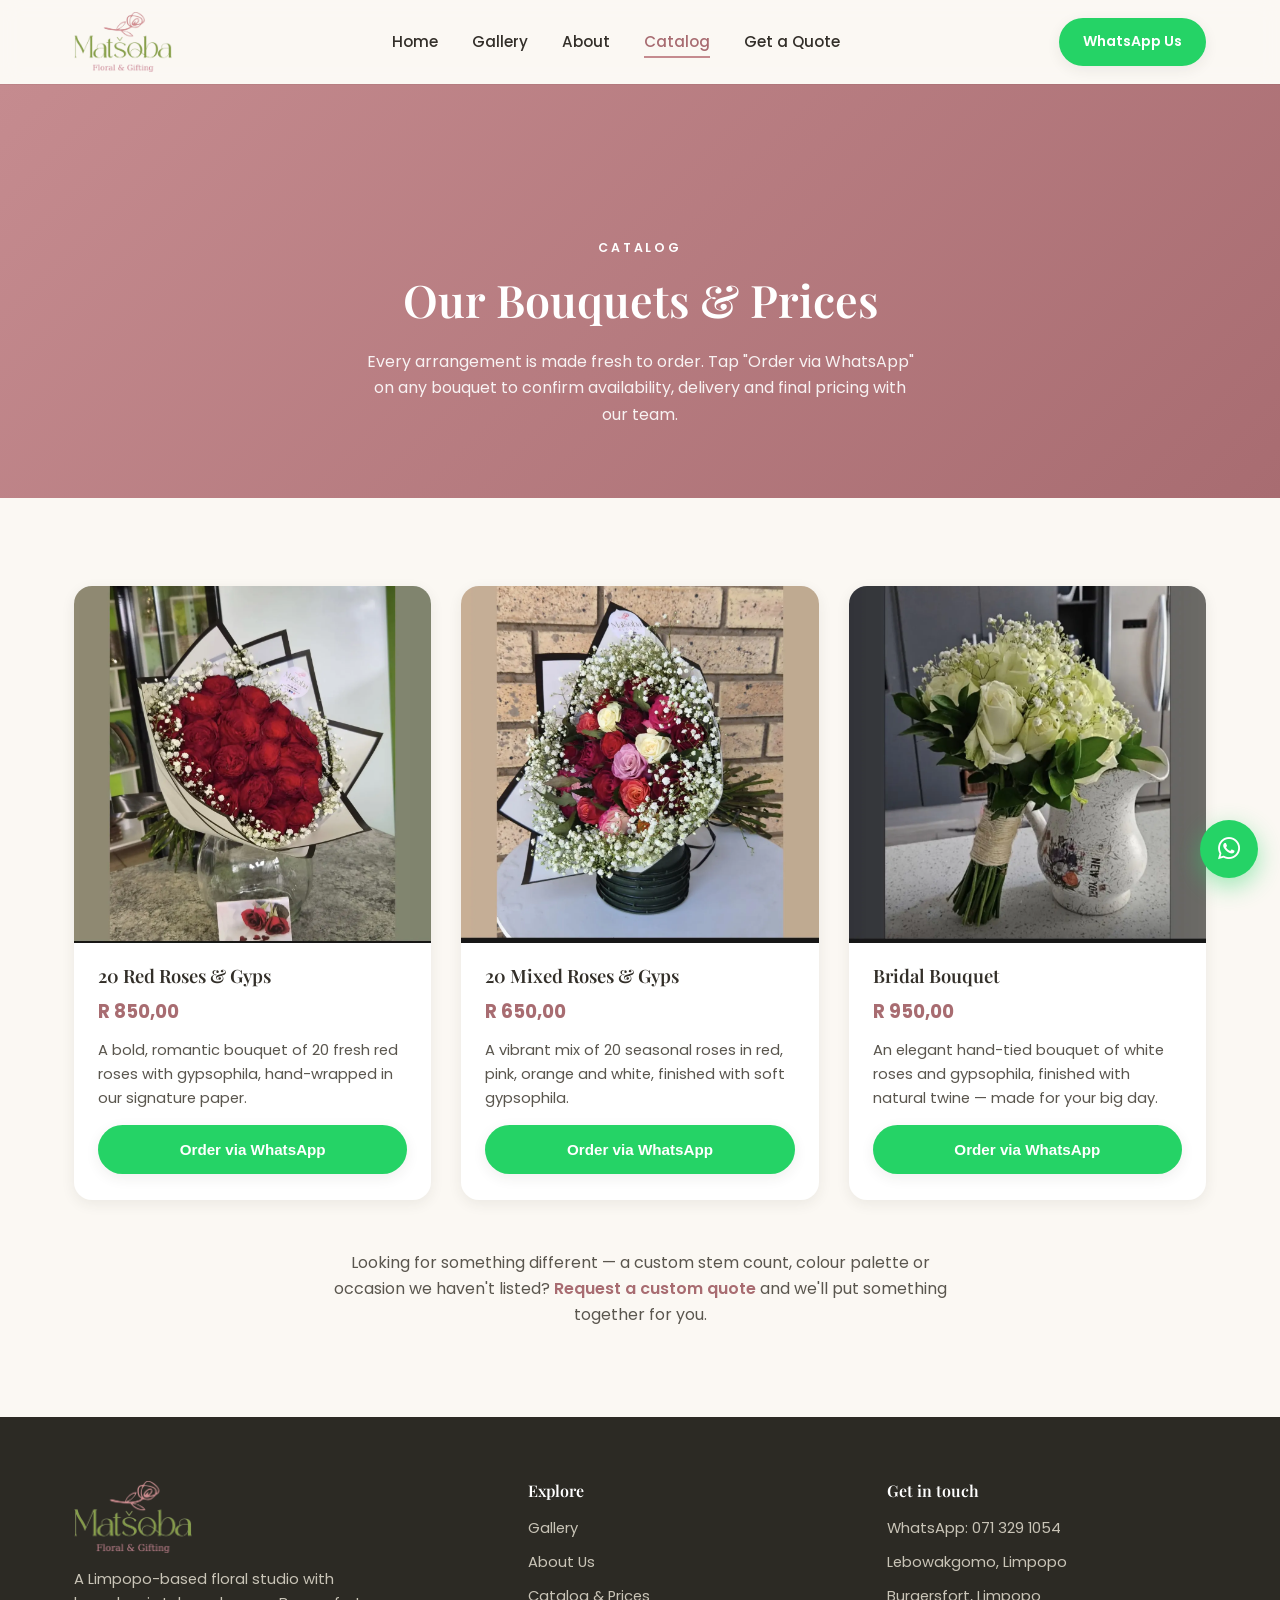
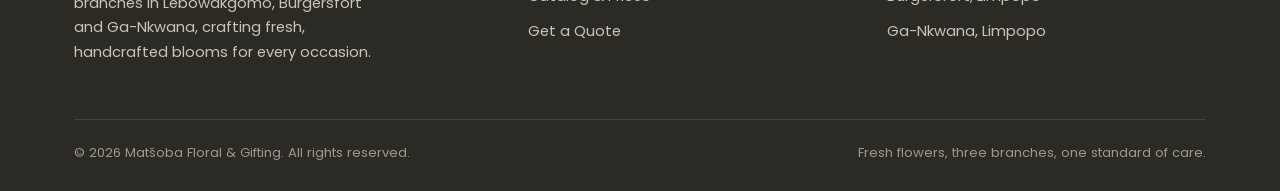
==== commit f87deab1: "Add Vercel Web Analytics, Burgersfort address, and Ga-Nkwana copy updates - Load Vercel Web Analytic" ====
--- a/catalog/index.html
+++ b/catalog/index.html
@@ -252,7 +252,7 @@
     <div class="footer-grid">
       <div class="footer-brand">
         <img src="/assets/img/brand/matsoba-logo.png" alt="Matšoba Floral &amp; Gifting" width="480" height="293">
-        <p>A Limpopo-based floral studio with branches in Lebowakgomo, Burgersfort and Ga‑Nchabeleng, crafting fresh, handcrafted blooms for every occasion.</p>
+        <p>A Limpopo-based floral studio with branches in Lebowakgomo, Burgersfort and Ga-Nkwana, crafting fresh, handcrafted blooms for every occasion.</p>
       </div>
       <div class="footer-col">
         <h4>Explore</h4>
@@ -269,7 +269,7 @@
           <li><a href="https://wa.me/27713291054" target="_blank" rel="noopener">WhatsApp: 071 329 1054</a></li>
           <li>Lebowakgomo, Limpopo</li>
           <li>Burgersfort, Limpopo</li>
-          <li>Ga‑Nchabeleng, Limpopo</li>
+          <li>Ga-Nkwana, Limpopo</li>
         </ul>
       </div>
     </div>
@@ -285,5 +285,11 @@
 </a>
 
 <script src="/assets/js/main.js"></script>
+
+<!-- Vercel Web Analytics (served by Vercel; inactive on localhost) -->
+<script>
+  window.va = window.va || function () { (window.vaq = window.vaq || []).push(arguments); };
+</script>
+<script defer src="/_vercel/insights/script.js"></script>
 </body>
 </html>
